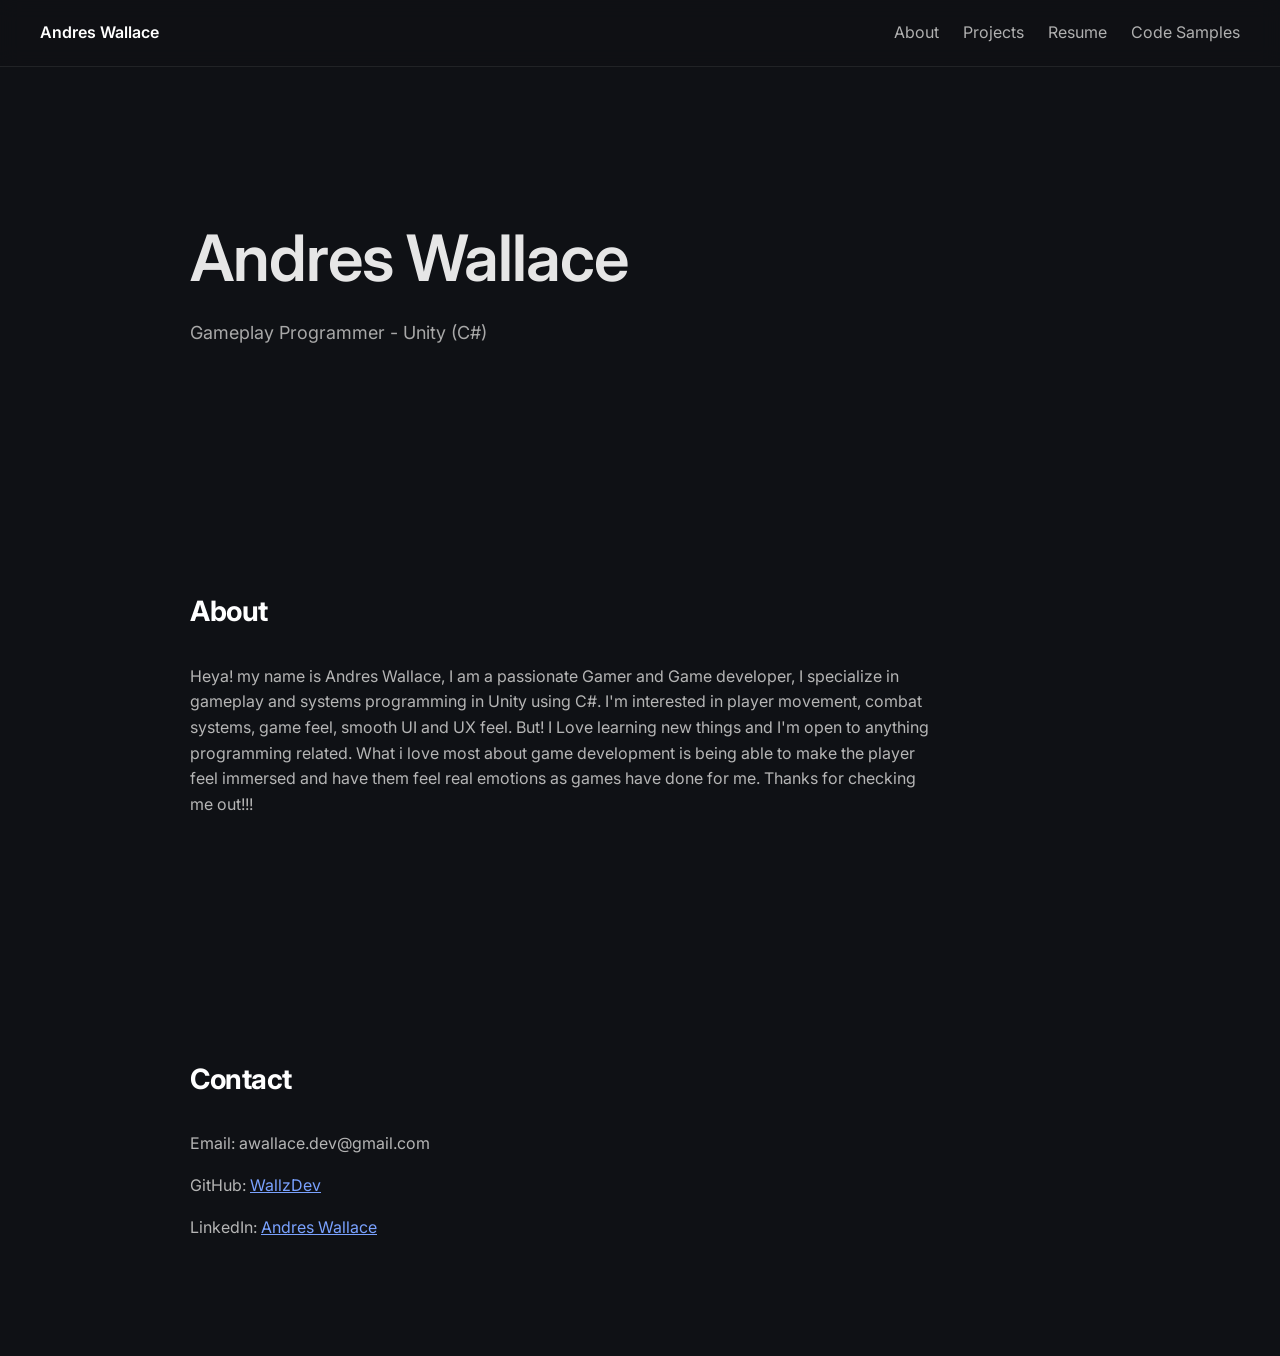
==== index.html @ 1817b6d7 "Corrections and fixes" ====
<!DOCTYPE html>
<html lang="en">

<nav class="navbar">
  <div class="logo">Andres Wallace</div>

  <div class="links">
    <a href="index.html">About</a>
    <a href="projects.html">Projects</a>
    <a href="resume.html">Resume</a>
    <a href="code.html">Code Samples</a>
  </div>
</nav>

<head>
  <meta charset="UTF-8">
  <title>Andres Wallace - Gameplay Programmer</title>
  <link href="https://fonts.googleapis.com/css2?family=Inter:wght@400;600&display=swap" rel="stylesheet">
  <link rel="stylesheet" href="style.css">
</head>
<body>

  <section class="hero">
    <h1>Andres Wallace</h1>
    <p>Gameplay Programmer - Unity (C#)</p>
  </section>

  <section class="about">
    <h2>About</h2>
    <p>
      Heya! my name is Andres Wallace, I am a passionate Gamer and Game developer, I specialize in gameplay and systems programming in Unity using C#.

      I'm interested in player movement, combat systems, game feel, smooth UI and UX feel. But! I Love learning new things and I'm open to anything programming related.

      What i love most about game development is being able to make the player feel immersed and have them feel real emotions as games have done for me.

      Thanks for checking me out!!!
    </p>
  </section>

  <section class="contact">
    <h2>Contact</h2>
    <p>Email: awallace.dev@gmail.com</p>
    <p>GitHub: <a href="https://github.com/WallzDev">WallzDev</a></p>
    <p>LinkedIn: <a href="https://www.linkedin.com/in/andres-wallace-a953593b2">Andres Wallace</a></p>
  </section>

</body>
</html>
---- style.css ----
.navbar {
  display: flex;
  justify-content: space-between;
  align-items: center;
  padding: 20px 40px;
  position: sticky;
  top: 0;
  background: rgba(15, 17, 21, 0.8);
  backdrop-filter: blur(10px);
  border-bottom: 1px solid rgba(255, 255, 255, 0.08);
}

.logo {
  font-weight: 600;
  color: white;
}

.links a {
  margin-left: 20px;
  color: #b0b0b0;
  text-decoration: none;
  transition: color 0.2s ease;
}

.links a:hover {
  color: white;
}

body {
  margin: 0;
  font-family: 'Inter', sans-serif;
  background: #0f1115;
  color: #e6e6e6;
  line-height: 1.6;
}

section {
  max-width: 900px;
  margin: auto;
  padding: 100px 24px;
}

.hero {
  text-align: left;
  padding-top: 140px;
}

h1 {
  font-size: 64px;
  font-weight: 600;
  margin: 0;
  letter-spacing: -1px;
}

.hero p {
  font-size: 18px;
  color: #a8a8a8;
  margin-top: 10px;
}

h2 {
  font-size: 28px;
  margin-bottom: 30px;
  color: #ffffff;
  letter-spacing: -0.5px;
}

.about p {
  color: #b5b5b5;
  font-size: 16px;
  max-width: 750px;
}

.project {
  background: rgba(255, 255, 255, 0.03);
  border: 1px solid rgba(255, 255, 255, 0.08);
  border-radius: 16px;
  padding: 24px;
  margin-bottom: 24px;
  transition: transform 0.2s ease, border 0.2s ease;
}

.project:hover {
  transform: translateY(-4px);
  border: 1px solid rgba(255, 255, 255, 0.18);
}

.project h3 {
  margin: 0 0 10px 0;
  font-size: 20px;
}

.project-desc {
  color: #b0b0b0;
  margin-bottom: 20px;
}

.project-section h4 {
  margin: 20px 0 10px;
  font-size: 14px;
  color: #ffffff;
  text-transform: uppercase;
  letter-spacing: 1px;
}

.project-section ul {
  padding-left: 18px;
  color: #b0b0b0;
}

.project-section li {
  margin-bottom: 6px;
}

.project-links a {
  margin-right: 16px;
  color: #7aa2ff;
  text-decoration: none;
}

.project-links a:hover {
  text-decoration: underline;
}

.contact p {
  color: #b5b5b5;
}

a {
  color: #7aa2ff;
}

.resume-btn {
  display: inline-block;
  padding: 10px 16px;
  background: #7aa2ff;
  color: black;
  border-radius: 8px;
  text-decoration: none;
  margin-top: 10px;
}

.resume-container {
  max-width: 800px;
  margin: 30px auto;
  margin-top: 20px;
  border-radius: 12px;
  overflow: hidden;
  border: 1px solid rgba(255,255,255,0.1);
}

.resume-container iframe {
  width: 100%;
  height: 800px;
  border: none;
}
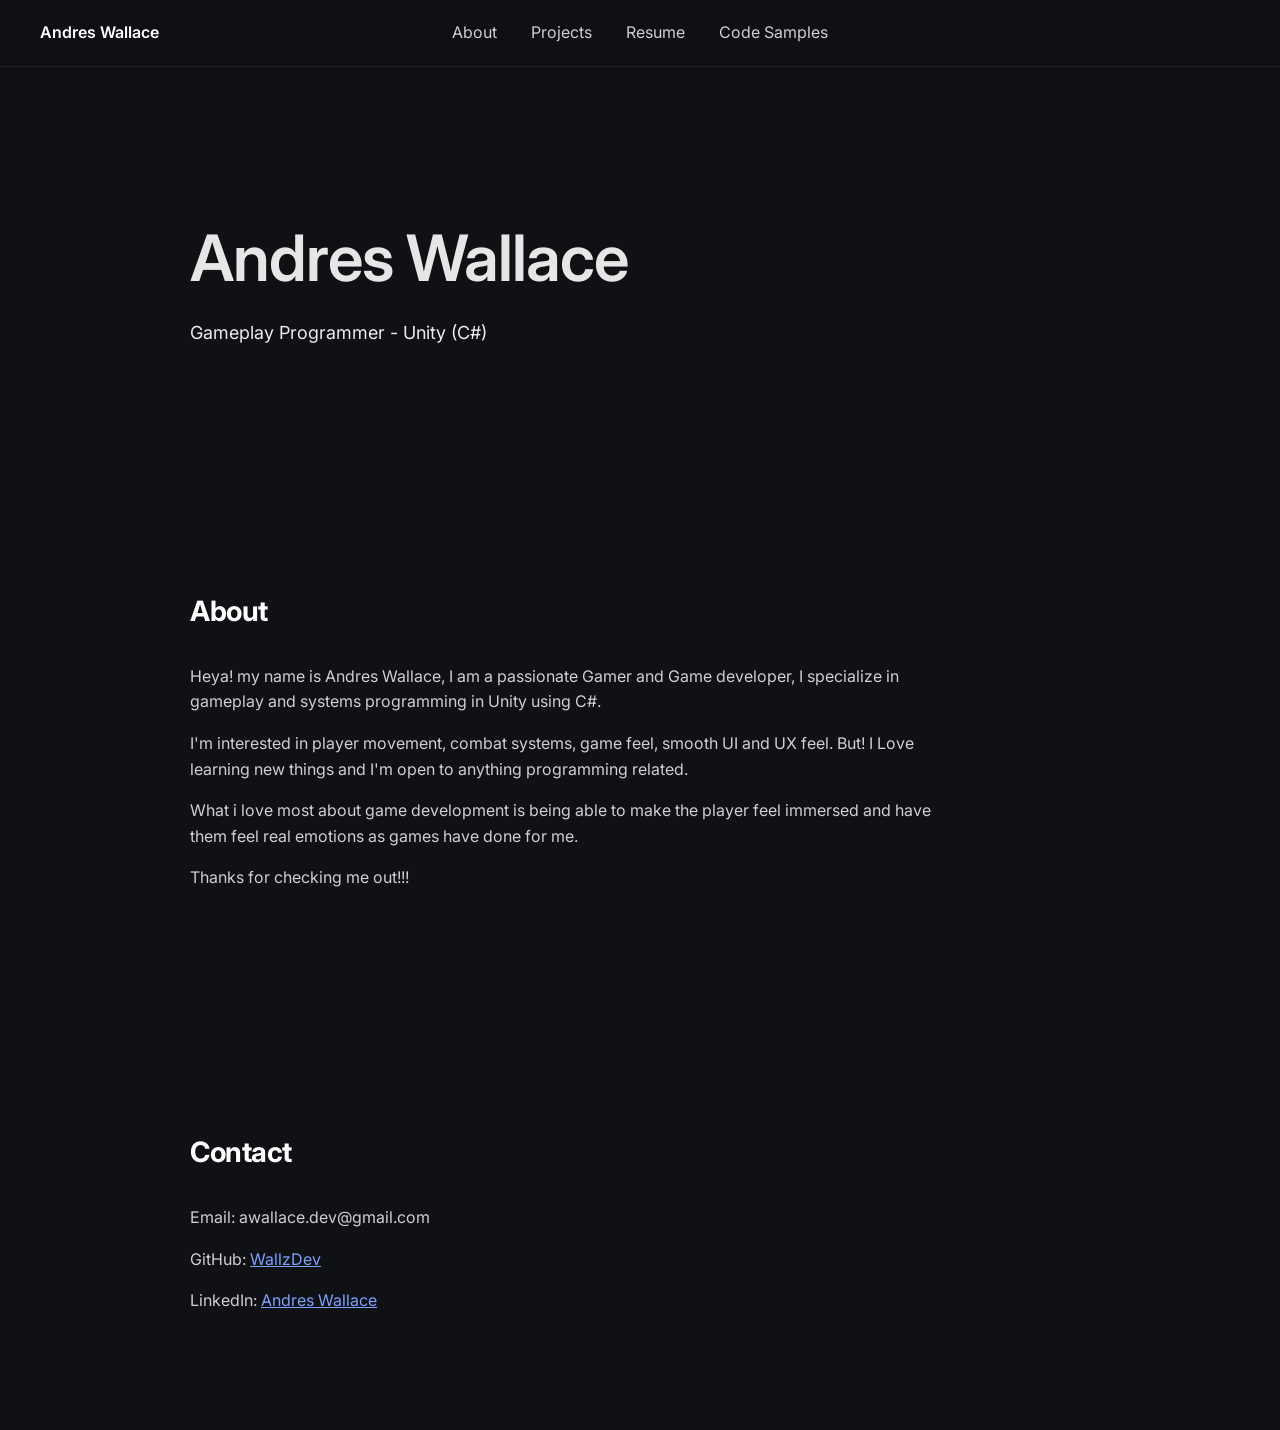
==== commit ede286e3: "Update to visuals" ====
--- a/index.html
+++ b/index.html
@@ -28,13 +28,13 @@
   <section class="about">
     <h2>About</h2>
     <p>
-      Heya! my name is Andres Wallace, I am a passionate Gamer and Game developer, I specialize in gameplay and systems programming in Unity using C#.
+      Heya! my name is Andres Wallace, I am a passionate Gamer and Game developer, I specialize in gameplay and systems programming in Unity using C#. </p>
 
-      I'm interested in player movement, combat systems, game feel, smooth UI and UX feel. But! I Love learning new things and I'm open to anything programming related.
+      <p>I'm interested in player movement, combat systems, game feel, smooth UI and UX feel. But! I Love learning new things and I'm open to anything programming related.</p>
 
-      What i love most about game development is being able to make the player feel immersed and have them feel real emotions as games have done for me.
+      <p>What i love most about game development is being able to make the player feel immersed and have them feel real emotions as games have done for me.</p>
 
-      Thanks for checking me out!!!
+      <p>Thanks for checking me out!!!
     </p>
   </section>
 
--- a/style.css
+++ b/style.css
@@ -1,6 +1,7 @@
 .navbar {
-  display: flex;
-  justify-content: space-between;
+  z-index: 1000;
+  display: grid;
+  grid-template-columns: 1fr auto 1fr;
   align-items: center;
   padding: 20px 40px;
   position: sticky;
@@ -13,11 +14,16 @@
 .logo {
   font-weight: 600;
   color: white;
+  justify-self: start;
+}
+
+.links {
+  justify-self: center;
 }
 
 .links a {
-  margin-left: 20px;
-  color: #b0b0b0;
+  margin: 0 15px;
+  color: #cfcfcf;
   text-decoration: none;
   transition: color 0.2s ease;
 }
@@ -54,7 +60,7 @@
 
 .hero p {
   font-size: 18px;
-  color: #a8a8a8;
+  color: #ececec;
   margin-top: 10px;
 }
 
@@ -66,7 +72,7 @@
 }
 
 .about p {
-  color: #b5b5b5;
+  color: #cfcfcf;
   font-size: 16px;
   max-width: 750px;
 }
@@ -81,8 +87,10 @@
 }
 
 .project:hover {
-  transform: translateY(-4px);
+  transform: translateY(-6px);
   border: 1px solid rgba(255, 255, 255, 0.18);
+  position: relative;
+  z-index: 1;
 }
 
 .project h3 {
@@ -91,7 +99,7 @@
 }
 
 .project-desc {
-  color: #b0b0b0;
+  color: #cfcfcf;
   margin-bottom: 20px;
 }
 
@@ -105,7 +113,7 @@
 
 .project-section ul {
   padding-left: 18px;
-  color: #b0b0b0;
+  color: #cfcfcf;
 }
 
 .project-section li {
@@ -123,7 +131,7 @@
 }
 
 .contact p {
-  color: #b5b5b5;
+  color: #cfcfcf;
 }
 
 a {
@@ -141,11 +149,11 @@
 }
 
 .resume-container {
-  max-width: 800px;
+  max-width: 1000px;
   margin: 30px auto;
   margin-top: 20px;
   border-radius: 12px;
-  overflow: hidden;
+  overflow: visible;
   border: 1px solid rgba(255,255,255,0.1);
 }
 
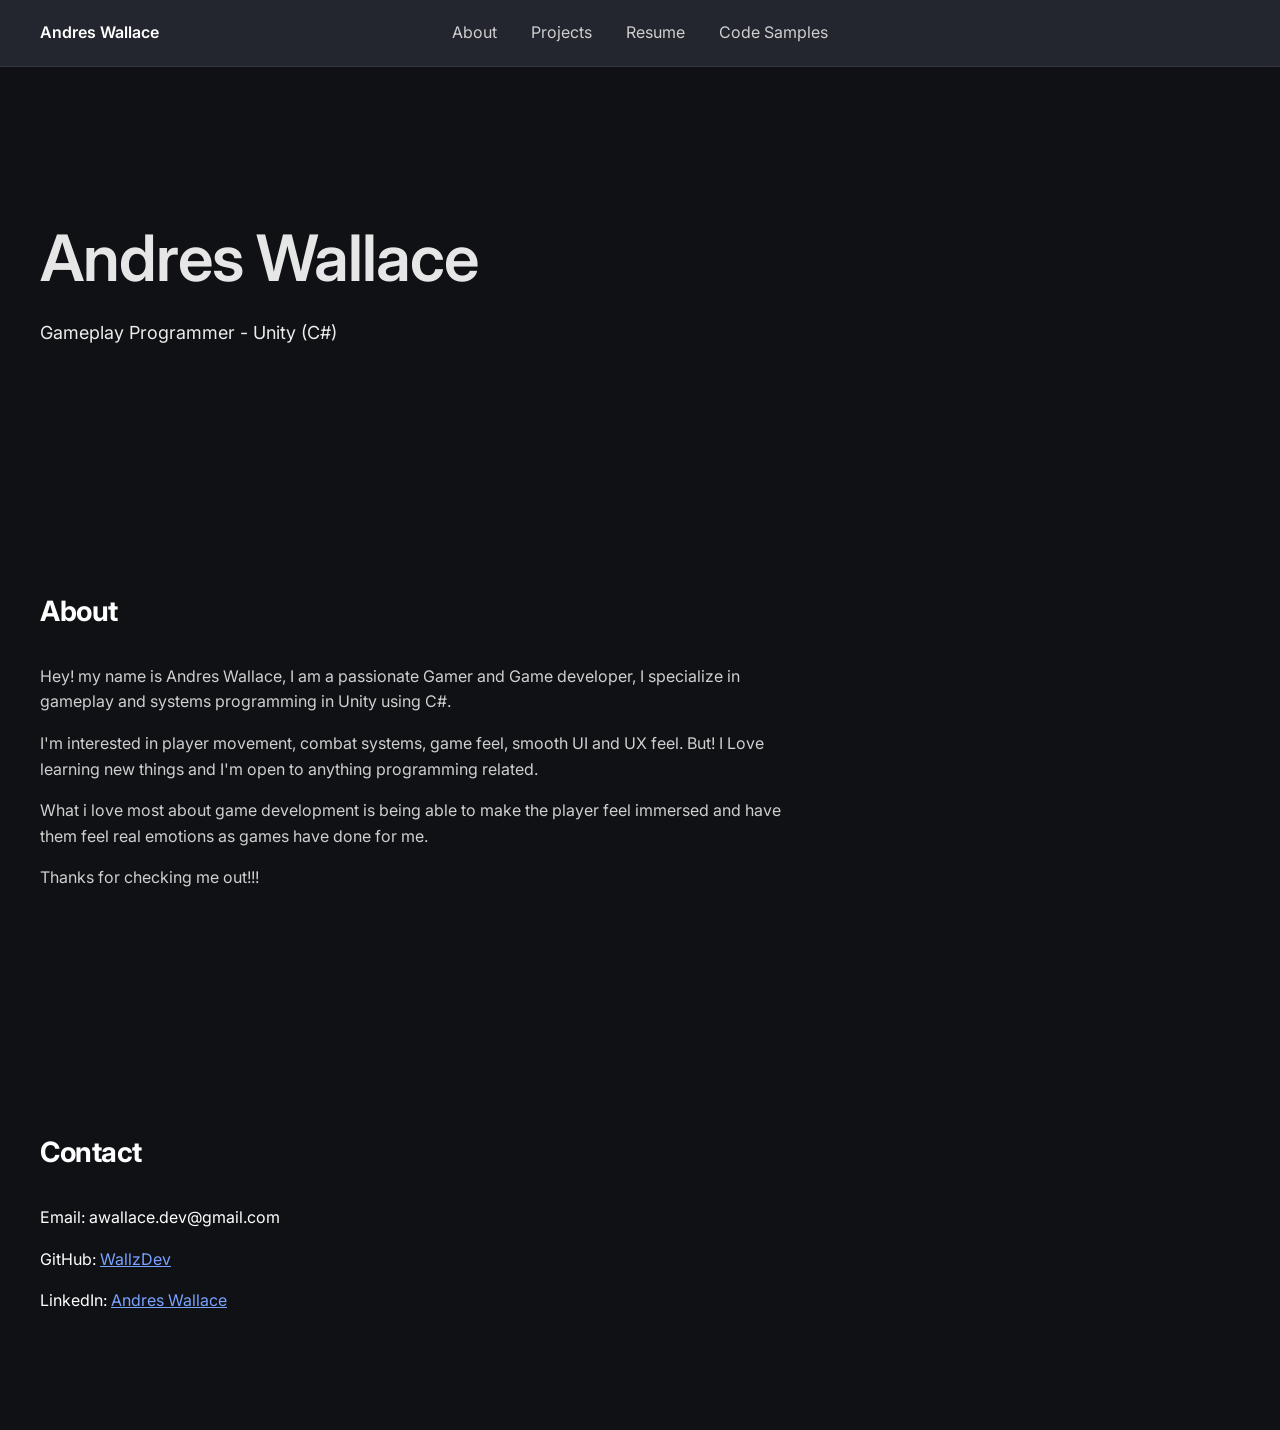
==== commit ea892641: "Update Embed and some colors" ====
--- a/index.html
+++ b/index.html
@@ -28,7 +28,7 @@
   <section class="about">
     <h2>About</h2>
     <p>
-      Heya! my name is Andres Wallace, I am a passionate Gamer and Game developer, I specialize in gameplay and systems programming in Unity using C#. </p>
+      Hey! my name is Andres Wallace, I am a passionate Gamer and Game developer, I specialize in gameplay and systems programming in Unity using C#. </p>
 
       <p>I'm interested in player movement, combat systems, game feel, smooth UI and UX feel. But! I Love learning new things and I'm open to anything programming related.</p>
 
--- a/style.css
+++ b/style.css
@@ -6,7 +6,7 @@
   padding: 20px 40px;
   position: sticky;
   top: 0;
-  background: rgba(15, 17, 21, 0.8);
+  background: rgba(40, 44, 53, 0.8);
   backdrop-filter: blur(10px);
   border-bottom: 1px solid rgba(255, 255, 255, 0.08);
 }
@@ -41,7 +41,7 @@
 }
 
 section {
-  max-width: 900px;
+  max-width: 1200px;
   margin: auto;
   padding: 100px 24px;
 }
@@ -99,7 +99,7 @@
 }
 
 .project-desc {
-  color: #cfcfcf;
+  color: #e4e4e4;
   margin-bottom: 20px;
 }
 
@@ -113,7 +113,7 @@
 
 .project-section ul {
   padding-left: 18px;
-  color: #cfcfcf;
+  color: #e4e4e4;
 }
 
 .project-section li {
@@ -131,7 +131,7 @@
 }
 
 .contact p {
-  color: #cfcfcf;
+  color: #ffffff;
 }
 
 a {
@@ -161,4 +161,34 @@
   width: 100%;
   height: 800px;
   border: none;
+}
+
+.resume-controls {
+  display: flex;
+  align-items: center;
+  gap: 10px;
+  margin-bottom: 15px;
+}
+
+.resume-controls button {
+  background: #1f2228;
+  color: white;
+  border: 1px solid rgba(255,255,255,0.1);
+  padding: 6px 10px;
+  border-radius: 6px;
+  cursor: pointer;
+}
+
+.resume-wrapper {
+  width: 100%;
+  height: 800px;
+  overflow: hidden;
+  border-radius: 12px;
+  border: 1px solid rgba(255,255,255,0.1);
+}
+
+.resume-wrapper iframe {
+  width: 100%;
+  height: 100%;
+  transform-origin: top center;
 }
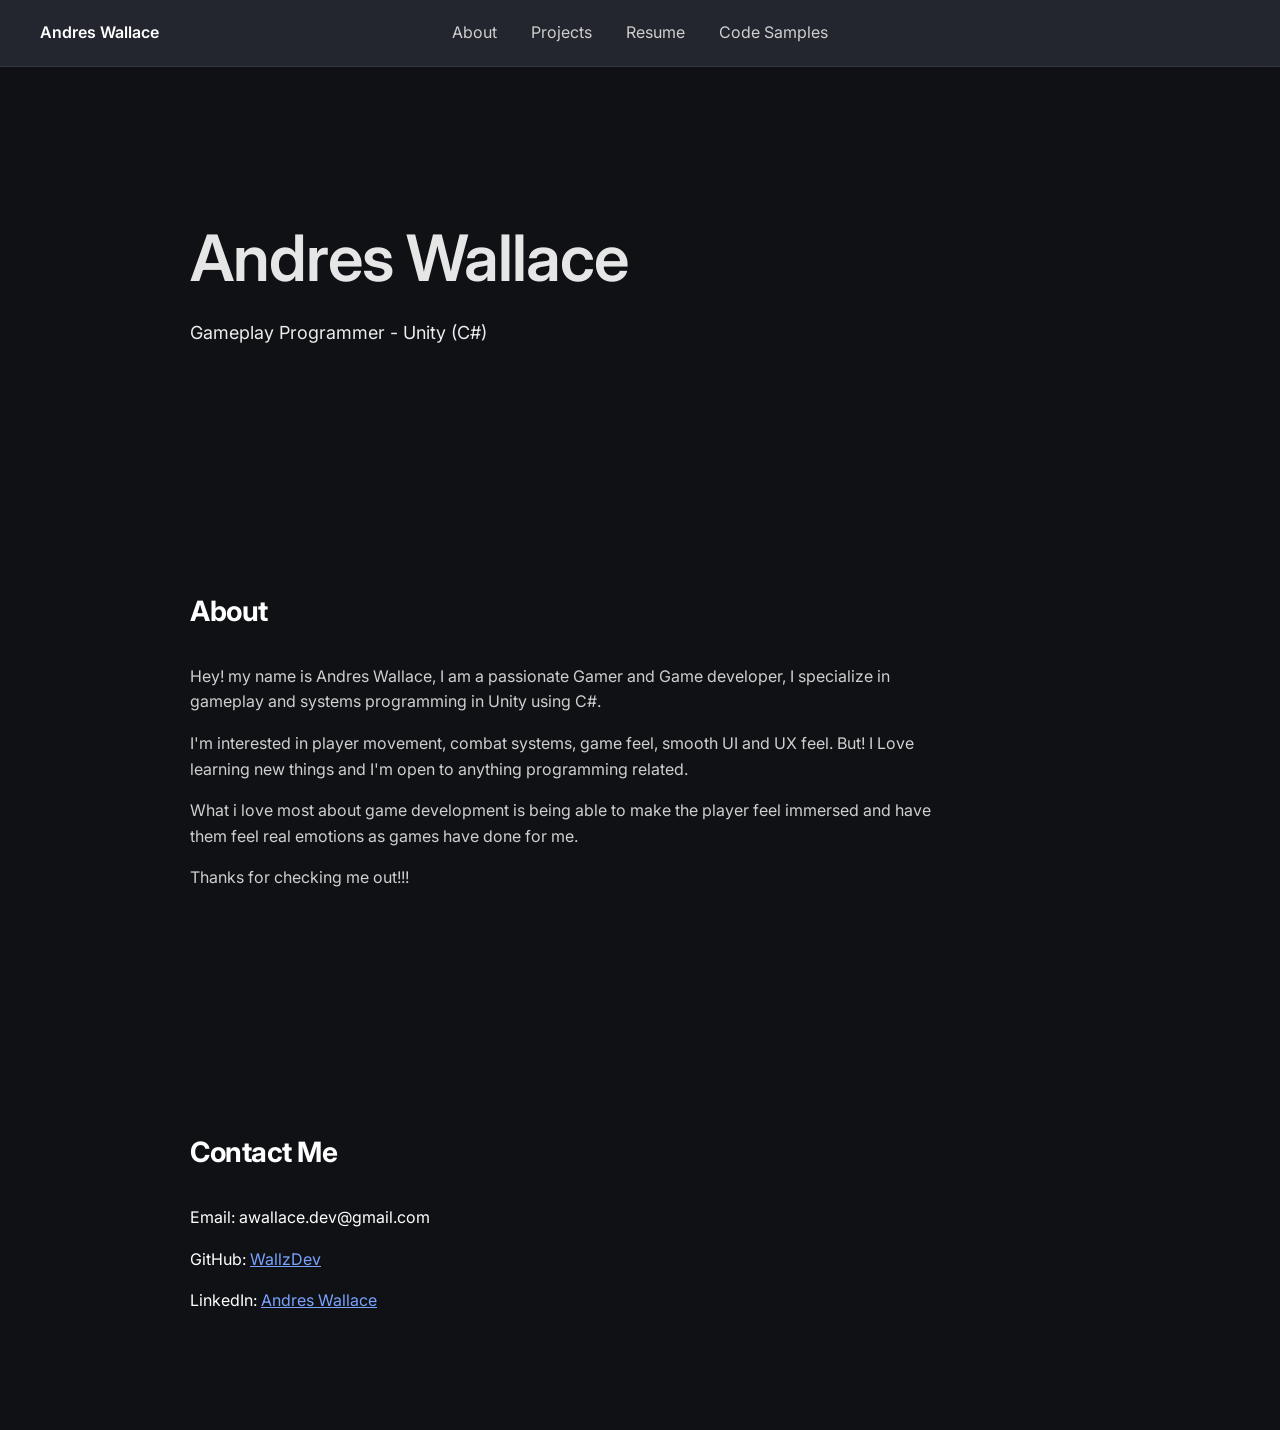
==== commit 080e1585: "Possible final changes" ====
--- a/index.html
+++ b/index.html
@@ -39,7 +39,7 @@
   </section>
 
   <section class="contact">
-    <h2>Contact</h2>
+    <h2>Contact Me</h2>
     <p>Email: awallace.dev@gmail.com</p>
     <p>GitHub: <a href="https://github.com/WallzDev">WallzDev</a></p>
     <p>LinkedIn: <a href="https://www.linkedin.com/in/andres-wallace-a953593b2">Andres Wallace</a></p>
--- a/style.css
+++ b/style.css
@@ -41,7 +41,7 @@
 }
 
 section {
-  max-width: 1200px;
+  max-width: 900px;
   margin: auto;
   padding: 100px 24px;
 }
@@ -99,7 +99,7 @@
 }
 
 .project-desc {
-  color: #e4e4e4;
+  color: #e9e9e9;
   margin-bottom: 20px;
 }
 
@@ -113,7 +113,7 @@
 
 .project-section ul {
   padding-left: 18px;
-  color: #e4e4e4;
+  color: #e9e9e9;
 }
 
 .project-section li {
@@ -136,6 +136,23 @@
 
 a {
   color: #7aa2ff;
+}
+
+.video-wrapper {
+  position: relative;
+  width: 100%;
+  padding-bottom: 56.25%; /* 16:9 ratio */
+  margin-top: 20px;
+  border-radius: 12px;
+  overflow: hidden;
+}
+
+.video-wrapper iframe {
+  position: absolute;
+  top: 0;
+  left: 0;
+  width: 100%;
+  height: 100%;
 }
 
 .resume-btn {
@@ -163,22 +180,6 @@
   border: none;
 }
 
-.resume-controls {
-  display: flex;
-  align-items: center;
-  gap: 10px;
-  margin-bottom: 15px;
-}
-
-.resume-controls button {
-  background: #1f2228;
-  color: white;
-  border: 1px solid rgba(255,255,255,0.1);
-  padding: 6px 10px;
-  border-radius: 6px;
-  cursor: pointer;
-}
-
 .resume-wrapper {
   width: 100%;
   height: 800px;
@@ -191,4 +192,80 @@
   width: 100%;
   height: 100%;
   transform-origin: top center;
+}
+
+.code-grid {
+  display: grid;
+  grid-template-columns: repeat(auto-fit, minmax(260px, 1fr));
+  gap: 20px;
+  align-items: start;
+}
+
+.code-card {
+  background: rgba(255,255,255,0.03);
+  border: 1px solid rgba(255,255,255,0.08);
+  border-radius: 14px;
+  padding: 20px;
+  cursor: pointer;
+  transition: all 0.25s ease;
+  overflow: hidden;
+  width: 100%;
+}
+
+.code-card:hover {
+  transform: translateY(-4px);
+  border: 1px solid rgba(255,255,255,0.2);
+}
+
+.code-subtitle {
+  font-size: 14px;
+  color: #7aa2ff;
+  margin-bottom: 10px;
+}
+
+.code-content {
+  max-height: 0;
+  overflow: hidden;
+  transition: max-height 0.4s ease;
+  margin-top: 0;
+}
+
+.code-card.active {
+  grid-column: 1 / -1;
+  padding: 30px;
+}
+
+.code-card.active .code-content {
+  max-height: 500px;
+  margin-top: 20px;
+}
+
+.code-card.active pre {
+  max-height: 400px;
+}
+
+.expand-indicator {
+  display: block;
+  margin-top: 10px;
+  font-size: 12px;
+  color: #888;
+}
+
+.code-card.active .expand-indicator {
+  display: none;
+}
+
+pre {
+  background: #1a1a1a;
+  padding: 20px;
+  border-radius: 10px;
+  overflow-x: auto;
+  max-height: 400px;
+  font-size: 14px;
+  line-height: 1.5;
+}
+
+code {
+  color: #dcdcdc;
+  font-size: 14px;
 }
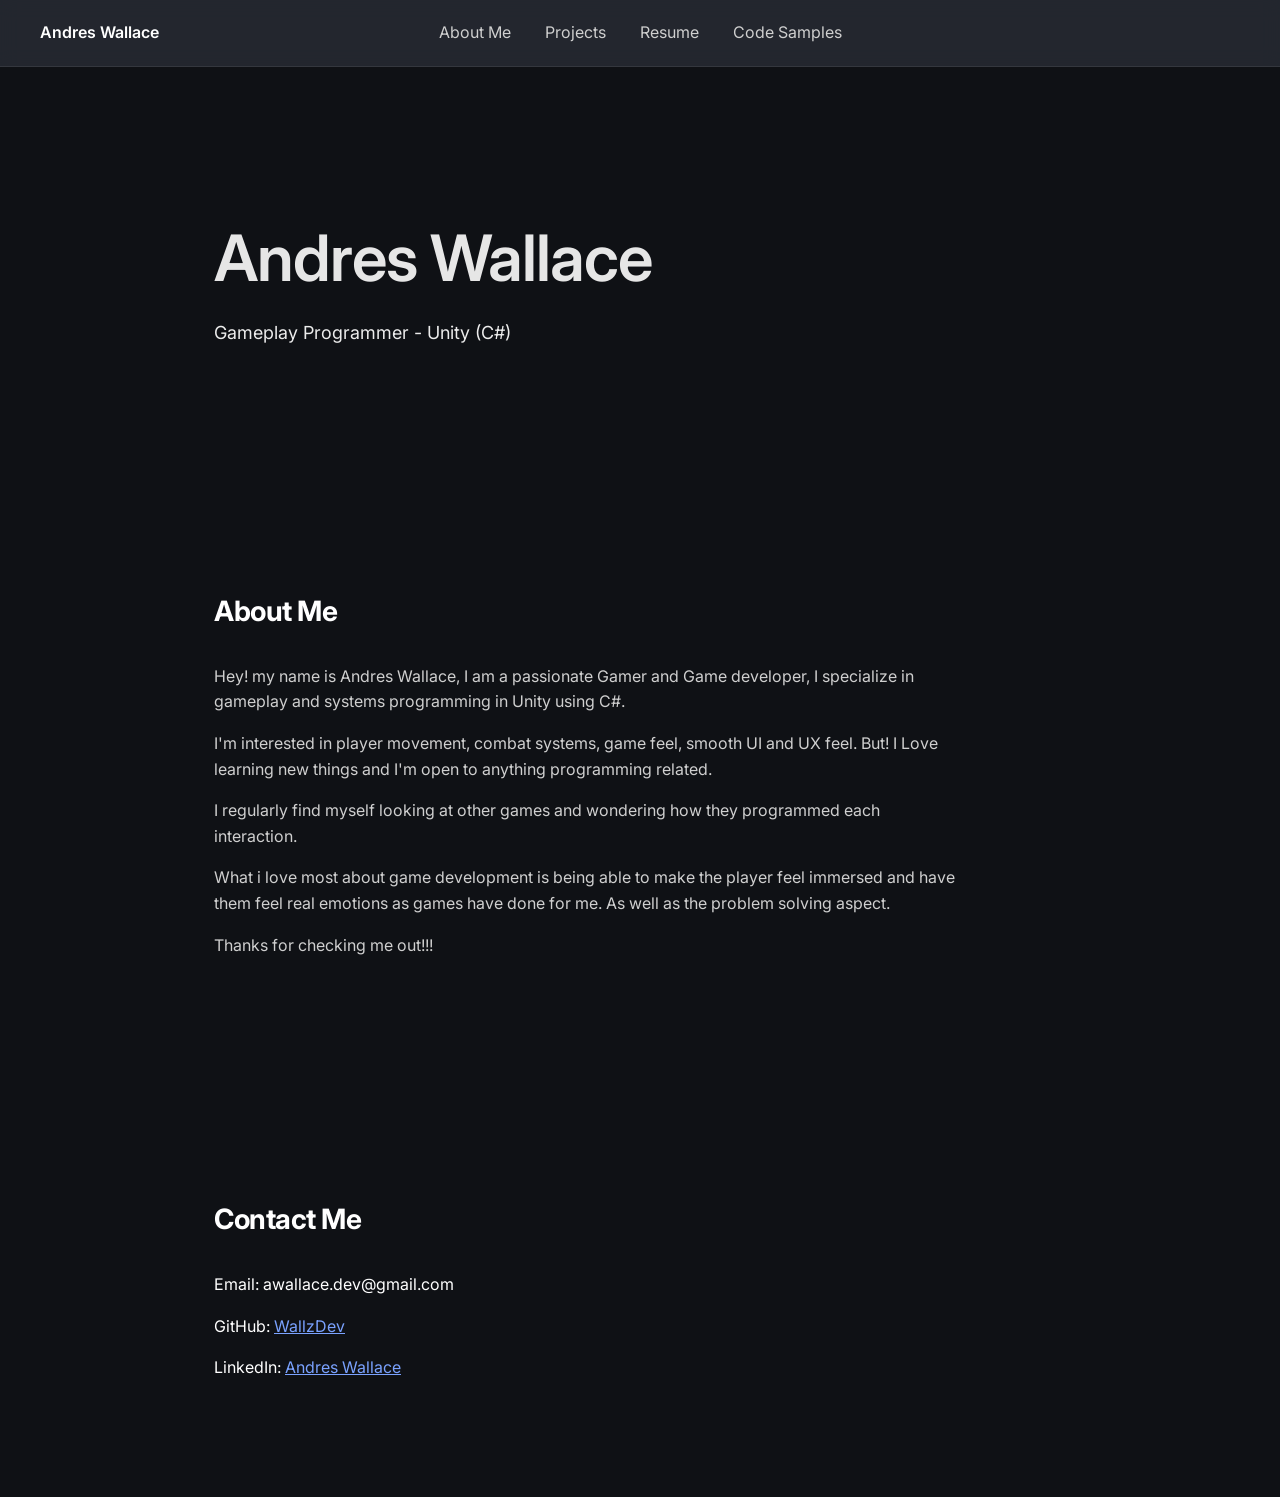
==== commit a4ab6e02: "Actual video + other changes" ====
--- a/index.html
+++ b/index.html
@@ -5,7 +5,7 @@
   <div class="logo">Andres Wallace</div>
 
   <div class="links">
-    <a href="index.html">About</a>
+    <a href="index.html">About Me</a>
     <a href="projects.html">Projects</a>
     <a href="resume.html">Resume</a>
     <a href="code.html">Code Samples</a>
@@ -26,13 +26,17 @@
   </section>
 
   <section class="about">
-    <h2>About</h2>
+    <h2>About Me</h2>
     <p>
       Hey! my name is Andres Wallace, I am a passionate Gamer and Game developer, I specialize in gameplay and systems programming in Unity using C#. </p>
 
       <p>I'm interested in player movement, combat systems, game feel, smooth UI and UX feel. But! I Love learning new things and I'm open to anything programming related.</p>
 
-      <p>What i love most about game development is being able to make the player feel immersed and have them feel real emotions as games have done for me.</p>
+      <p>I regularly find myself looking at other games and wondering how they programmed each interaction.</p>
+
+      <p>What i love most about game development is being able to make the player feel immersed and have them feel real emotions as games have done for me.
+        As well as the problem solving aspect.
+      </p>
 
       <p>Thanks for checking me out!!!
     </p>
--- a/style.css
+++ b/style.css
@@ -141,18 +141,18 @@
 .video-wrapper {
   position: relative;
   width: 100%;
-  padding-bottom: 56.25%; /* 16:9 ratio */
-  margin-top: 20px;
+  max-width: 900px;
+  margin: 20px auto;
+
+  aspect-ratio: 16 / 9;
   border-radius: 12px;
   overflow: hidden;
 }
 
 .video-wrapper iframe {
-  position: absolute;
-  top: 0;
-  left: 0;
   width: 100%;
   height: 100%;
+  border: none;
 }
 
 .resume-btn {
@@ -210,6 +210,7 @@
   transition: all 0.25s ease;
   overflow: hidden;
   width: 100%;
+  box-sizing: border-box;
 }
 
 .code-card:hover {
@@ -260,6 +261,7 @@
   padding: 20px;
   border-radius: 10px;
   overflow-x: auto;
+  white-space: pre;
   max-height: 400px;
   font-size: 14px;
   line-height: 1.5;
@@ -268,4 +270,8 @@
 code {
   color: #dcdcdc;
   font-size: 14px;
+}
+
+* {
+  box-sizing: border-box;
 }
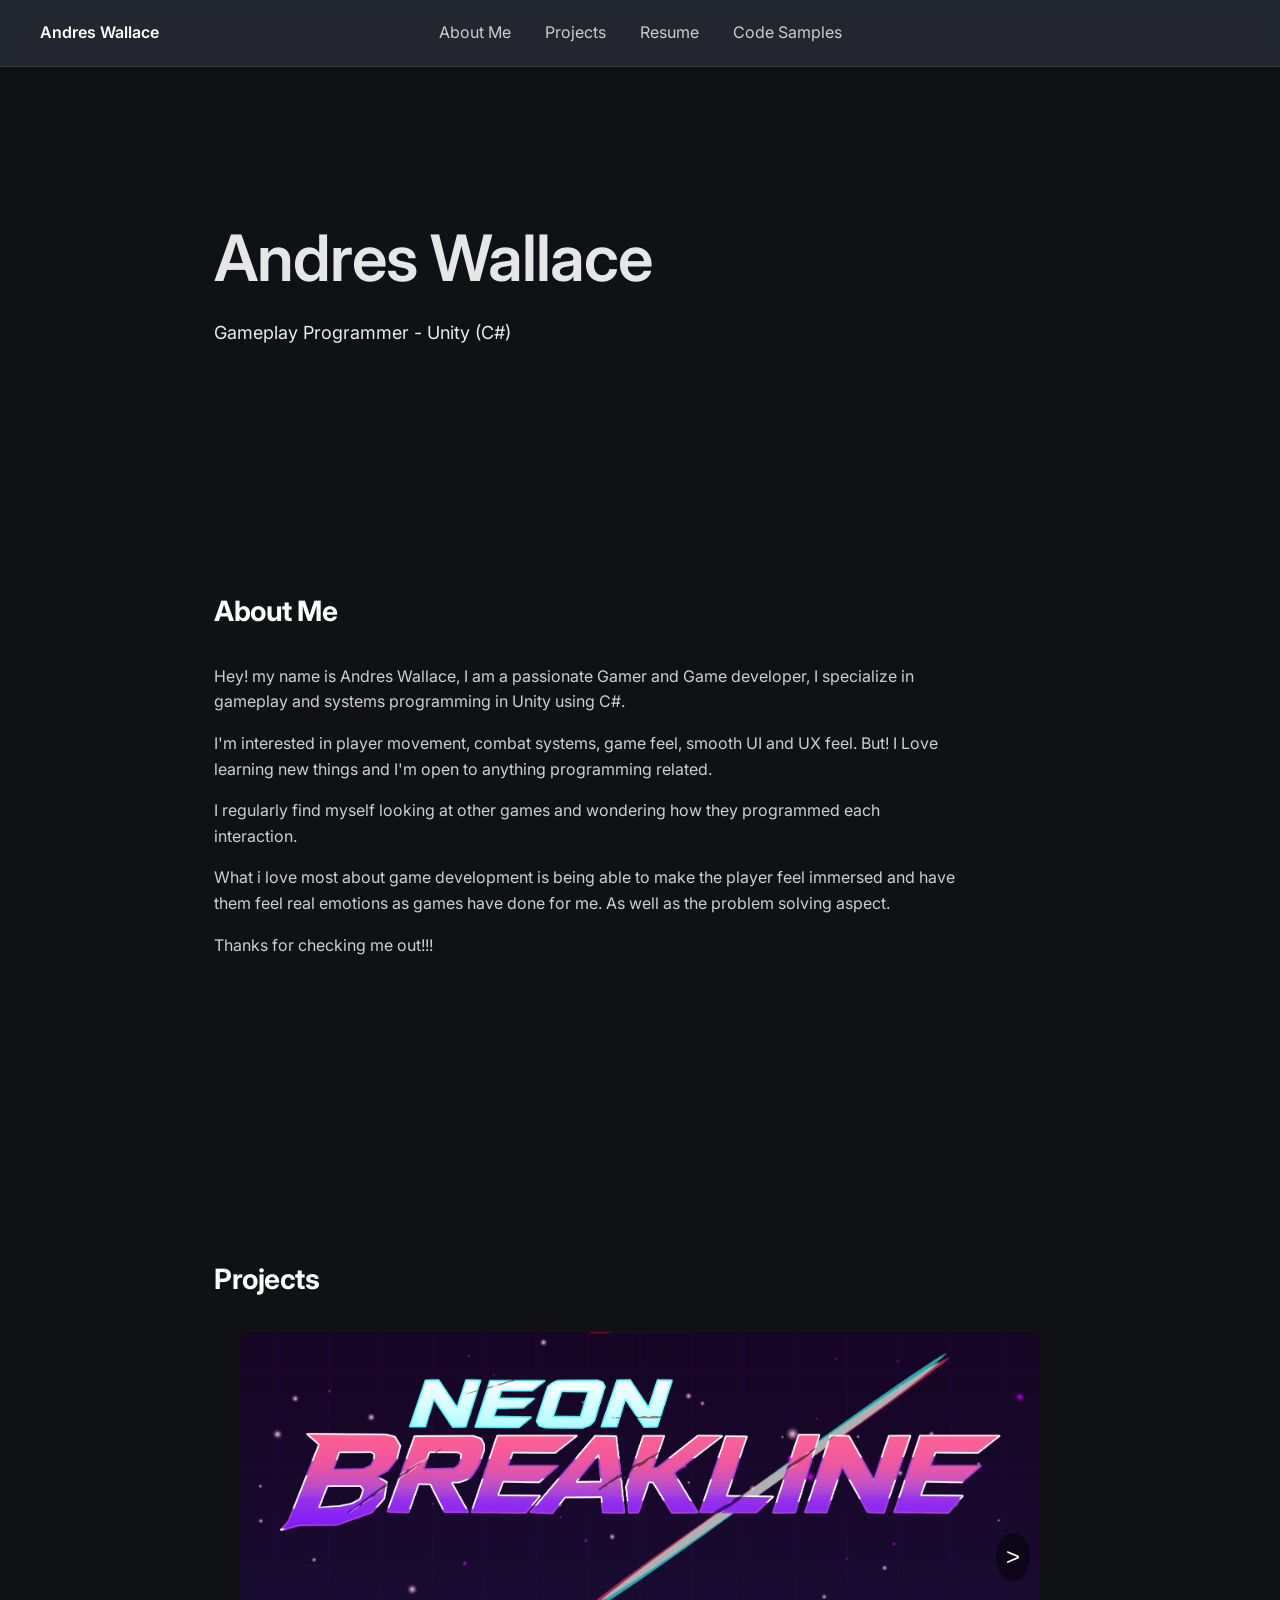
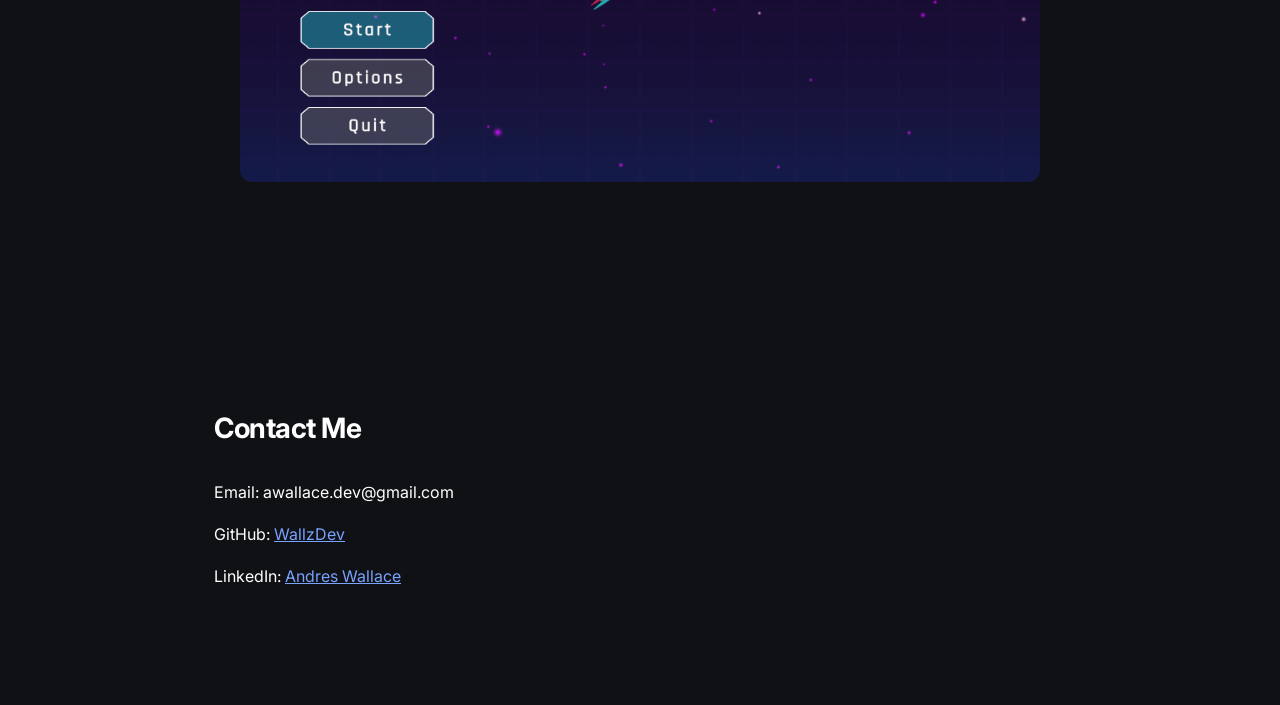
==== commit de73964d: "Update with mini projects" ====
--- a/index.html
+++ b/index.html
@@ -42,6 +42,21 @@
     </p>
   </section>
 
+  <section class="mini-projects">
+    <h2>Projects</h2>
+    
+    <div class="carousel">
+
+      <button class="arrow left" onclick="prevSlide()"><</button>
+      <div class="carousel-track">
+        <img src="images/Project1.png" class="slide active">
+        <img src="images/Project2.png" class="slide">
+        <img src="images/Project3.png" class="slide">
+      </div>
+      <button class="arrow right" onclick="nextSlide()">></button>
+    </div>
+  </section>
+
   <section class="contact">
     <h2>Contact Me</h2>
     <p>Email: awallace.dev@gmail.com</p>
@@ -50,4 +65,26 @@
   </section>
 
 </body>
-</html>+
+</html>
+
+<script>
+let currentSlide = 0;
+const slides = document.querySelectorAll(".slide");
+
+function showSlide(index) {
+  slides.forEach(slide => slide.classList.remove("active"));
+  slides[index].classList.add("active");
+}
+
+function nextSlide() {
+  currentSlide = (currentSlide + 1) % slides.length;
+  showSlide(currentSlide);
+}
+
+function prevSlide() {
+  currentSlide = (currentSlide - 1 + slides.length) % slides.length;
+  showSlide(currentSlide);
+}
+</script>
+
--- a/style.css
+++ b/style.css
@@ -274,4 +274,67 @@
 
 * {
   box-sizing: border-box;
+}
+
+.mini-projects {
+  margin-top: 60px;
+}
+
+.carousel {
+  position: relative;
+  max-width: 800px;
+  margin: auto;
+  overflow: hidden;
+  border-radius: 12px;
+}
+
+.carousel-track {
+  display: flex;
+}
+
+.slide {
+  min-width: 100%;
+  display: none;
+  object-fit: cover;
+}
+
+.slide.active {
+  display: block;
+}
+
+.arrow {
+  position: absolute;
+  top: 50%;
+  transform: translateY(-50%);
+  background: rgba(0,0,0,0.5);
+  border: none;
+  color: white;
+  font-size: 24px;
+  padding: 10px;
+  cursor: pointer;
+  border-radius: 50%;
+}
+
+.arrow:hover {
+  background: rgba(0,0,0,0.8);
+}
+
+.arrow.left {
+  left: 10px;
+}
+
+.arrow.right {
+  right: 10px;
+}
+
+.slide {
+  opacity: 0;
+  transition: opacity 0.3s ease;
+  position: absolute;
+  width: 100%;
+}
+
+.slide.active {
+  opacity: 1;
+  position: relative;
 }
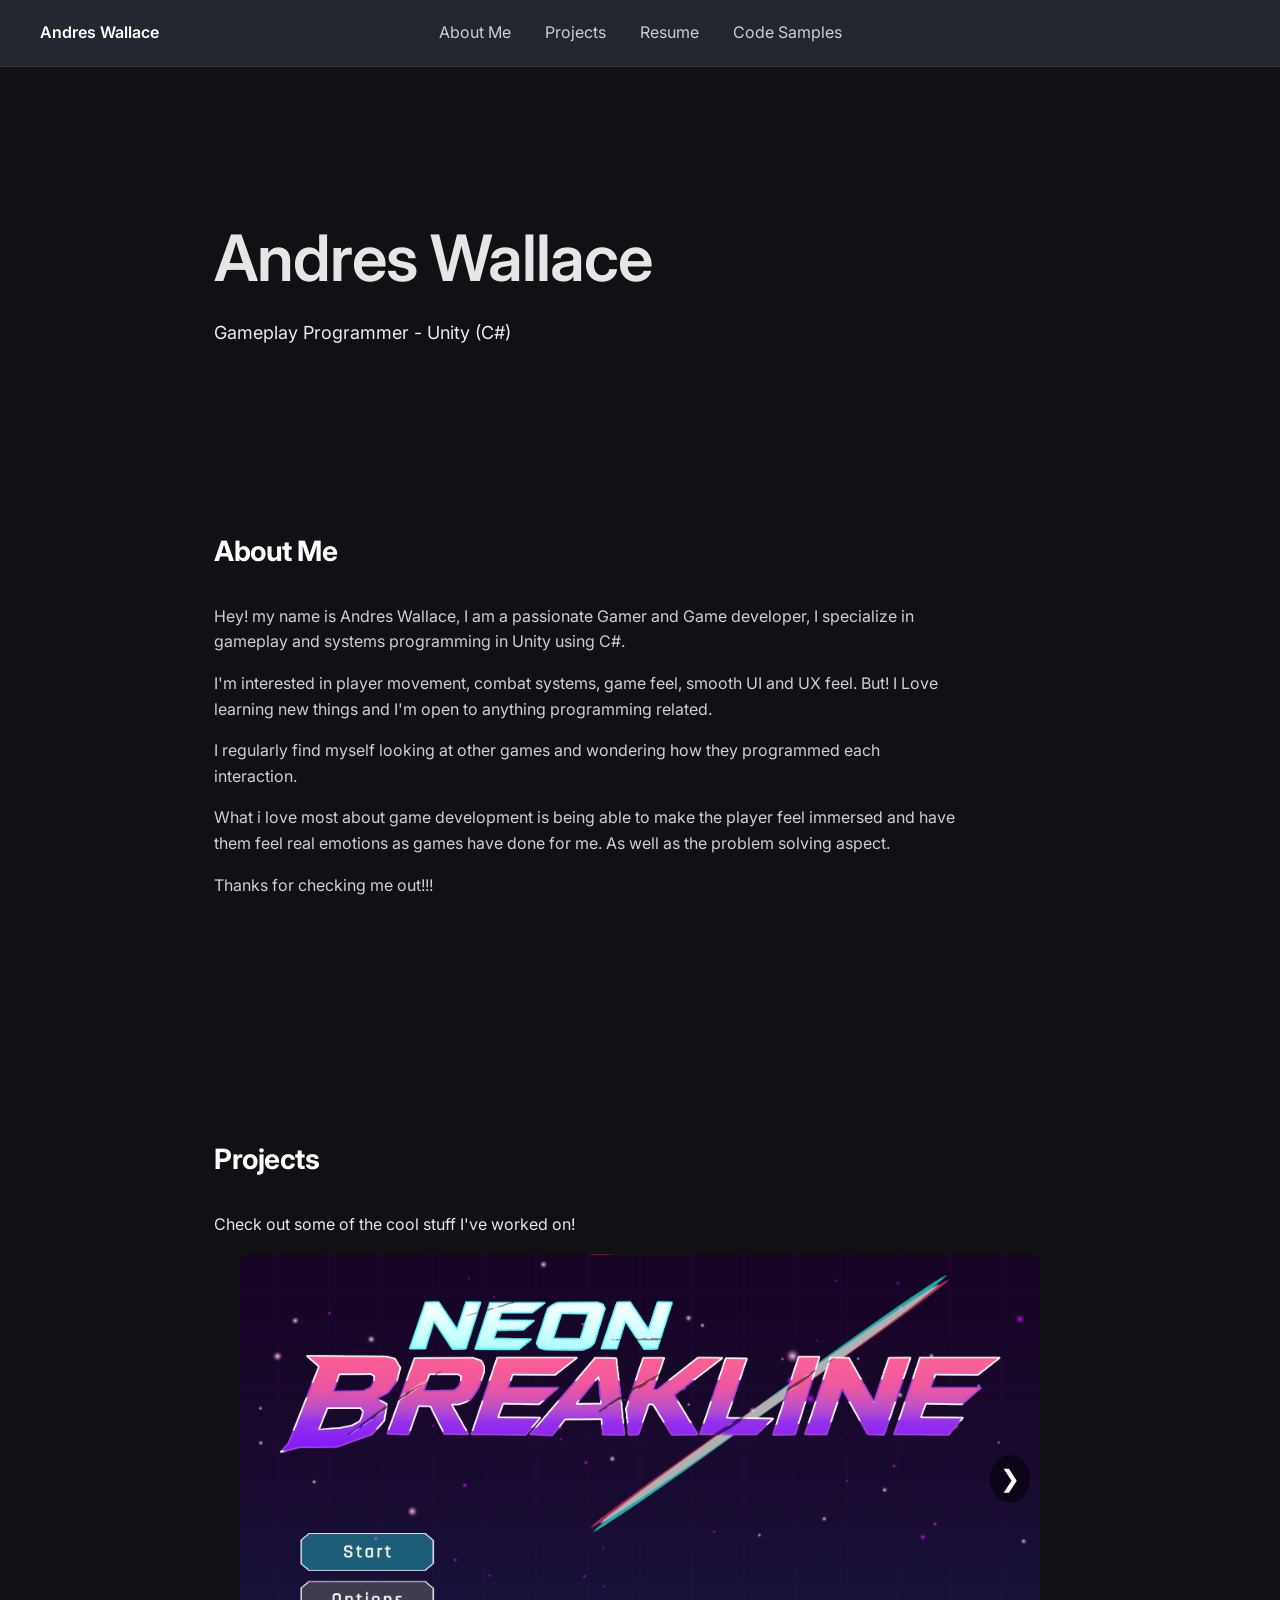
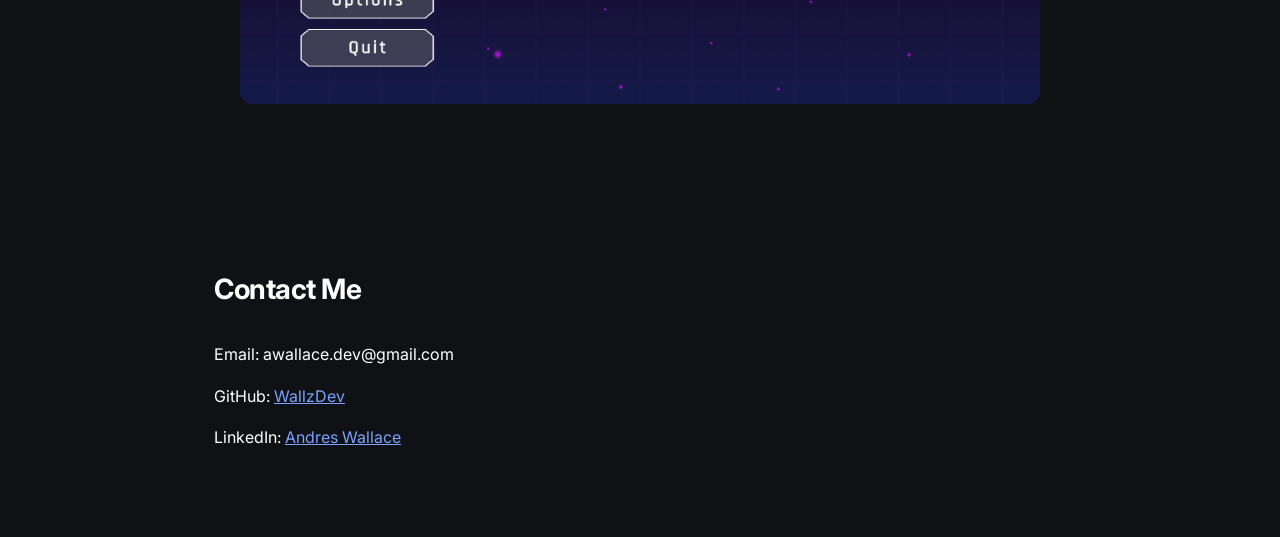
==== commit a16d7894: "Some mini project Fixes" ====
--- a/index.html
+++ b/index.html
@@ -44,16 +44,18 @@
 
   <section class="mini-projects">
     <h2>Projects</h2>
+
+    <p>Check out some of the cool stuff I've worked on!</p>
     
     <div class="carousel">
 
-      <button class="arrow left" onclick="prevSlide()"><</button>
+      <button class="arrow left" onclick="prevSlide()">❮</button>
       <div class="carousel-track">
         <img src="images/Project1.png" class="slide active">
         <img src="images/Project2.png" class="slide">
         <img src="images/Project3.png" class="slide">
       </div>
-      <button class="arrow right" onclick="nextSlide()">></button>
+      <button class="arrow right" onclick="nextSlide()">❯</button>
     </div>
   </section>
 
--- a/style.css
+++ b/style.css
@@ -43,7 +43,7 @@
 section {
   max-width: 900px;
   margin: auto;
-  padding: 100px 24px;
+  padding: 70px 24px;
 }
 
 .hero {
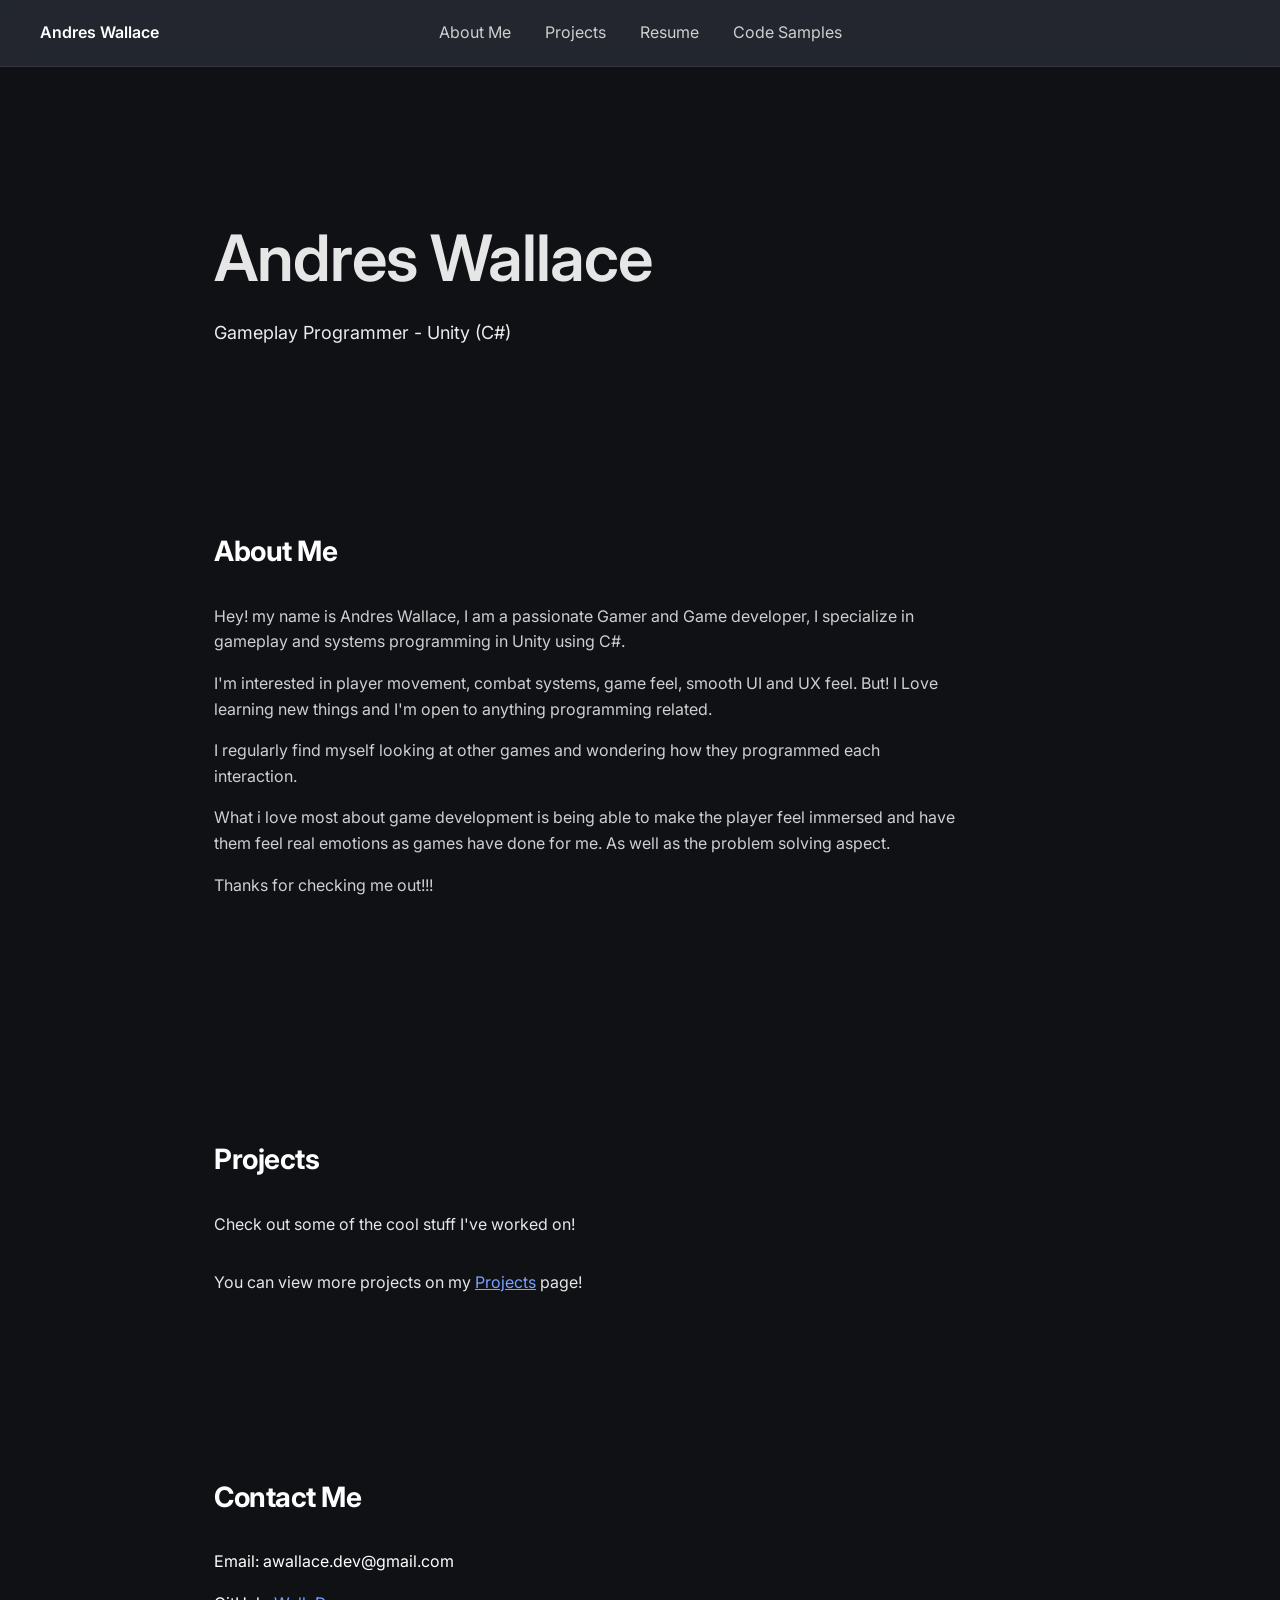
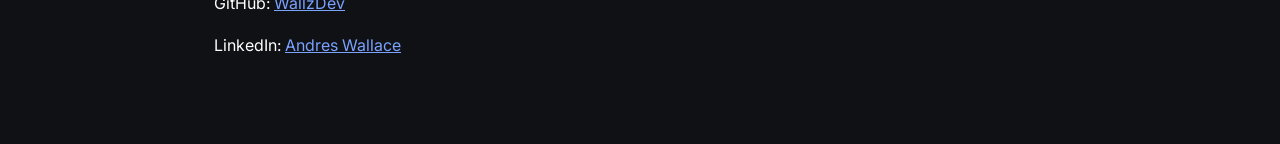
==== commit aab1da16: "More Updates" ====
--- a/index.html
+++ b/index.html
@@ -57,6 +57,7 @@
       </div>
       <button class="arrow right" onclick="nextSlide()">❯</button>
     </div>
+    <p>You can view more projects on my <a href="projects.html">Projects</a> page!</p>
   </section>
 
   <section class="contact">
--- a/style.css
+++ b/style.css
@@ -306,17 +306,28 @@
   position: absolute;
   top: 50%;
   transform: translateY(-50%);
+
+  width: 44px;
+  height: 44px;
+
+  display: flex;
+  align-items: center;
+  justify-content: center;
+
   background: rgba(0,0,0,0.5);
   border: none;
   color: white;
-  font-size: 24px;
-  padding: 10px;
+  font-size: 20px;
   cursor: pointer;
+
   border-radius: 50%;
-}
+  z-index: 10;
+}
+
 
 .arrow:hover {
   background: rgba(0,0,0,0.8);
+  transform: translateY(-50%) scale(1.1);
 }
 
 .arrow.left {
@@ -328,13 +339,16 @@
 }
 
 .slide {
+  position: absolute;
+  width: 100%;
+  height: 100%;
+  object-fit: cover;
+
   opacity: 0;
-  transition: opacity 0.3s ease;
-  position: absolute;
-  width: 100%;
+  transition: opacity 0.4s ease;
 }
 
 .slide.active {
   opacity: 1;
-  position: relative;
+  z-index: 1;
 }
